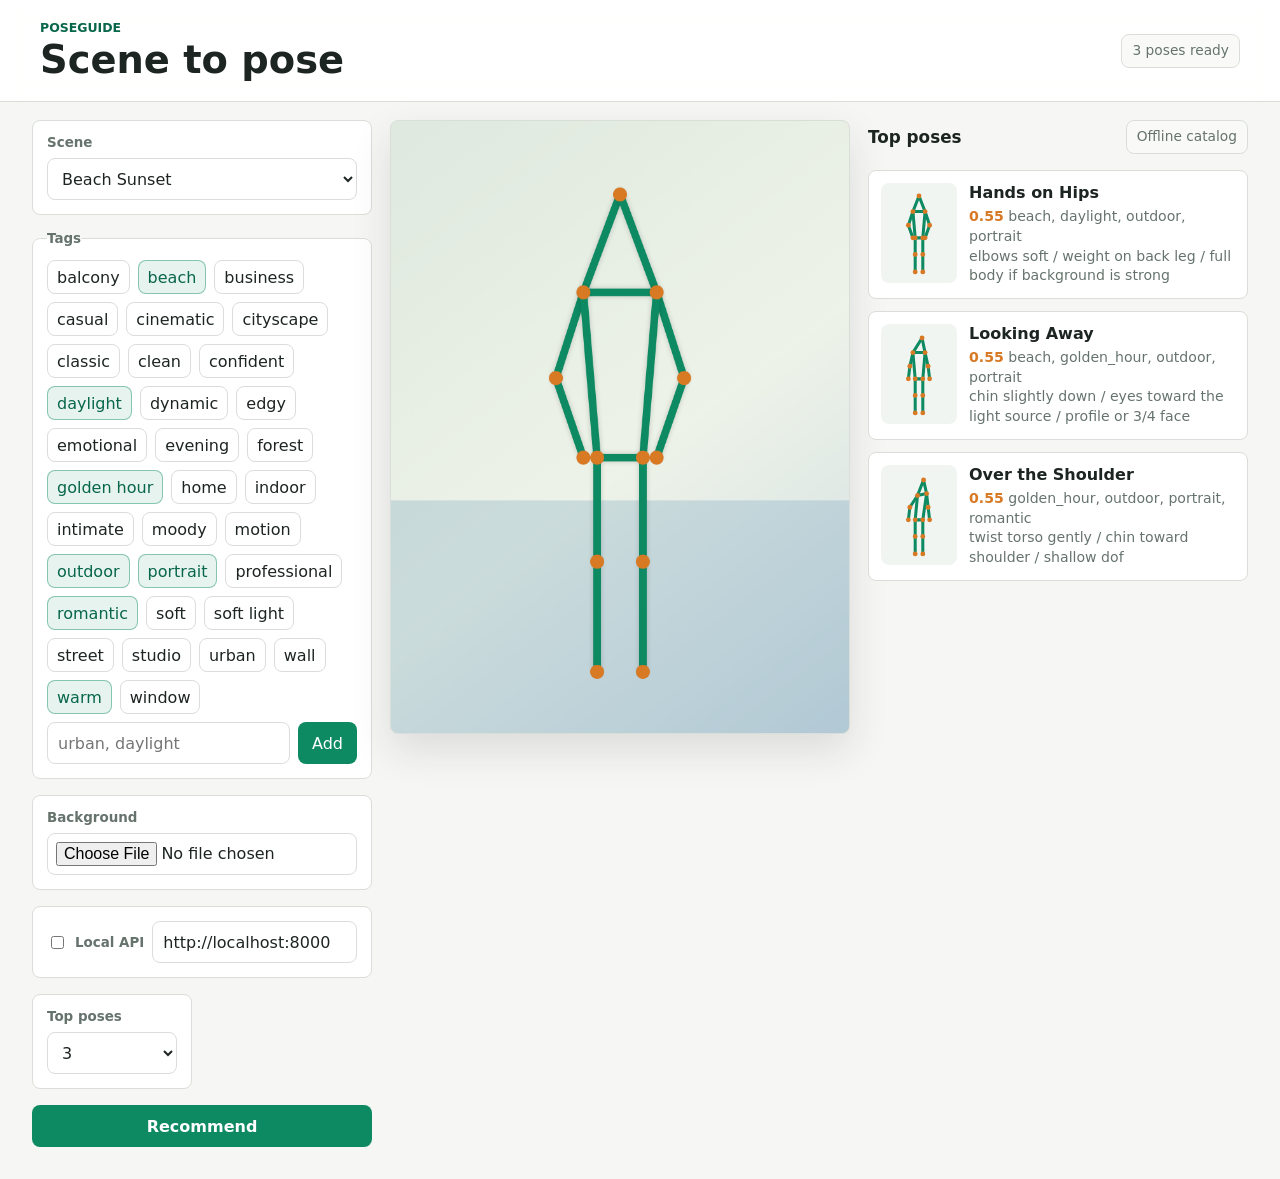
==== web/index.html @ 24da9cba "Add mobile web demo Co-Authored-By: Paperclip <noreply@paperclip.ing>" ====
<!doctype html>
<html lang="en">
  <head>
    <meta charset="utf-8">
    <meta name="viewport" content="width=device-width, initial-scale=1">
    <title>PoseGuide Web Demo</title>
    <link rel="stylesheet" href="styles.css">
    <script src="app.js" defer></script>
  </head>
  <body>
    <header class="topbar">
      <div>
        <p class="eyebrow">PoseGuide</p>
        <h1>Scene to pose</h1>
      </div>
      <output id="runStatus" class="status-pill">Loading catalog</output>
    </header>

    <main class="workspace">
      <section class="controls" aria-label="Scene controls">
        <label class="field">
          <span>Scene</span>
          <select id="scenePreset"></select>
        </label>

        <fieldset class="tag-field">
          <legend>Tags</legend>
          <div id="tagChips" class="chip-grid" aria-live="polite"></div>
          <div class="inline-control">
            <input id="customTags" type="text" inputmode="text" autocomplete="off" placeholder="urban, daylight">
            <button id="addTags" type="button">Add</button>
          </div>
        </fieldset>

        <label class="field">
          <span>Background</span>
          <input id="backgroundFile" type="file" accept="image/*">
        </label>

        <div class="api-row">
          <label class="switch">
            <input id="useApi" type="checkbox">
            <span>Local API</span>
          </label>
          <input id="apiUrl" type="url" value="http://localhost:8000" aria-label="Local API URL">
        </div>

        <label class="field compact">
          <span>Top poses</span>
          <select id="topK">
            <option value="3" selected>3</option>
            <option value="5">5</option>
            <option value="8">8</option>
          </select>
        </label>

        <button id="recommend" class="primary" type="button">Recommend</button>
      </section>

      <section class="preview" aria-label="Pose preview">
        <canvas id="poseCanvas" width="720" height="960"></canvas>
      </section>

      <section class="results" aria-label="Recommended poses">
        <div class="section-heading">
          <h2>Top poses</h2>
          <output id="sourceLabel">Offline catalog</output>
        </div>
        <ol id="resultsList" class="result-list"></ol>
      </section>
    </main>
  </body>
</html>
---- web/styles.css ----
:root {
  color-scheme: light;
  --page: #f6f7f4;
  --panel: #ffffff;
  --ink: #1d2522;
  --muted: #66736d;
  --line: #d9ded8;
  --accent: #0e8a63;
  --accent-strong: #08664a;
  --warm: #d87924;
  --sky: #2f6fa3;
  --shadow: 0 16px 40px rgba(29, 37, 34, 0.12);
}

* {
  box-sizing: border-box;
}

body {
  margin: 0;
  min-height: 100vh;
  background: var(--page);
  color: var(--ink);
  font-family: Inter, ui-sans-serif, system-ui, -apple-system, BlinkMacSystemFont, "Segoe UI", sans-serif;
}

button,
input,
select {
  font: inherit;
}

.topbar {
  display: flex;
  align-items: center;
  justify-content: space-between;
  gap: 16px;
  padding: 20px clamp(16px, 4vw, 40px);
  border-bottom: 1px solid var(--line);
  background: rgba(255, 255, 255, 0.9);
  position: sticky;
  top: 0;
  z-index: 10;
  backdrop-filter: blur(12px);
}

.eyebrow {
  margin: 0 0 4px;
  color: var(--accent-strong);
  font-size: 0.78rem;
  font-weight: 700;
  text-transform: uppercase;
}

h1,
h2 {
  margin: 0;
  line-height: 1.1;
  letter-spacing: 0;
}

h1 {
  font-size: clamp(1.6rem, 4vw, 2.4rem);
}

h2 {
  font-size: 1.05rem;
}

.status-pill,
.section-heading output {
  min-height: 34px;
  border: 1px solid var(--line);
  border-radius: 8px;
  padding: 7px 10px;
  color: var(--muted);
  background: #f9faf7;
  font-size: 0.86rem;
}

.workspace {
  display: grid;
  grid-template-columns: minmax(260px, 340px) minmax(320px, 1fr) minmax(280px, 380px);
  gap: 18px;
  padding: 18px clamp(12px, 3vw, 32px) 32px;
}

.controls,
.results {
  display: flex;
  flex-direction: column;
  gap: 16px;
  min-width: 0;
}

.preview {
  min-width: 0;
}

.field,
.tag-field,
.api-row {
  display: flex;
  flex-direction: column;
  gap: 8px;
  padding: 14px;
  border: 1px solid var(--line);
  border-radius: 8px;
  background: var(--panel);
}

.field span,
.tag-field legend,
.switch span {
  color: var(--muted);
  font-size: 0.84rem;
  font-weight: 700;
}

.tag-field {
  margin: 0;
}

.tag-field legend {
  padding: 0;
}

select,
input[type="text"],
input[type="url"],
input[type="file"] {
  width: 100%;
  min-height: 42px;
  border: 1px solid var(--line);
  border-radius: 8px;
  padding: 9px 10px;
  color: var(--ink);
  background: #ffffff;
}

input[type="file"] {
  padding: 8px;
}

.chip-grid {
  display: flex;
  flex-wrap: wrap;
  gap: 8px;
}

.chip {
  min-height: 34px;
  border: 1px solid var(--line);
  border-radius: 8px;
  padding: 6px 9px;
  background: #ffffff;
  color: var(--ink);
  cursor: pointer;
}

.chip.active {
  border-color: rgba(14, 138, 99, 0.45);
  background: rgba(14, 138, 99, 0.1);
  color: var(--accent-strong);
}

.inline-control {
  display: grid;
  grid-template-columns: 1fr auto;
  gap: 8px;
}

.inline-control button,
.primary {
  min-height: 42px;
  border: 0;
  border-radius: 8px;
  padding: 10px 14px;
  color: #ffffff;
  background: var(--accent);
  cursor: pointer;
}

.inline-control button:hover,
.primary:hover {
  background: var(--accent-strong);
}

.api-row {
  display: grid;
  grid-template-columns: auto 1fr;
  align-items: center;
}

.switch {
  display: inline-flex;
  align-items: center;
  gap: 8px;
}

.compact {
  max-width: 160px;
}

.primary {
  width: 100%;
  font-weight: 700;
}

#poseCanvas {
  display: block;
  width: 100%;
  min-height: 520px;
  max-height: calc(100vh - 132px);
  aspect-ratio: 3 / 4;
  border: 1px solid var(--line);
  border-radius: 8px;
  background: #dbe6e0;
  box-shadow: var(--shadow);
}

.section-heading {
  display: flex;
  align-items: center;
  justify-content: space-between;
  gap: 12px;
}

.result-list {
  display: flex;
  flex-direction: column;
  gap: 12px;
  margin: 0;
  padding: 0;
  list-style: none;
}

.result {
  display: grid;
  grid-template-columns: 76px 1fr;
  gap: 12px;
  padding: 12px;
  border: 1px solid var(--line);
  border-radius: 8px;
  background: var(--panel);
}

.result svg {
  width: 76px;
  height: 100px;
  border-radius: 8px;
  background: #f1f5f1;
}

.result h3 {
  margin: 0 0 5px;
  font-size: 1rem;
  letter-spacing: 0;
}

.meta,
.tips {
  margin: 0;
  color: var(--muted);
  font-size: 0.88rem;
  line-height: 1.4;
}

.score {
  color: var(--warm);
  font-weight: 700;
}

@media (max-width: 980px) {
  .workspace {
    grid-template-columns: minmax(0, 1fr);
  }

  #poseCanvas {
    max-height: none;
  }
}

@media (max-width: 560px) {
  .topbar {
    align-items: flex-start;
    flex-direction: column;
  }

  .api-row,
  .inline-control,
  .result {
    grid-template-columns: 1fr;
  }

  .compact {
    max-width: none;
  }
}
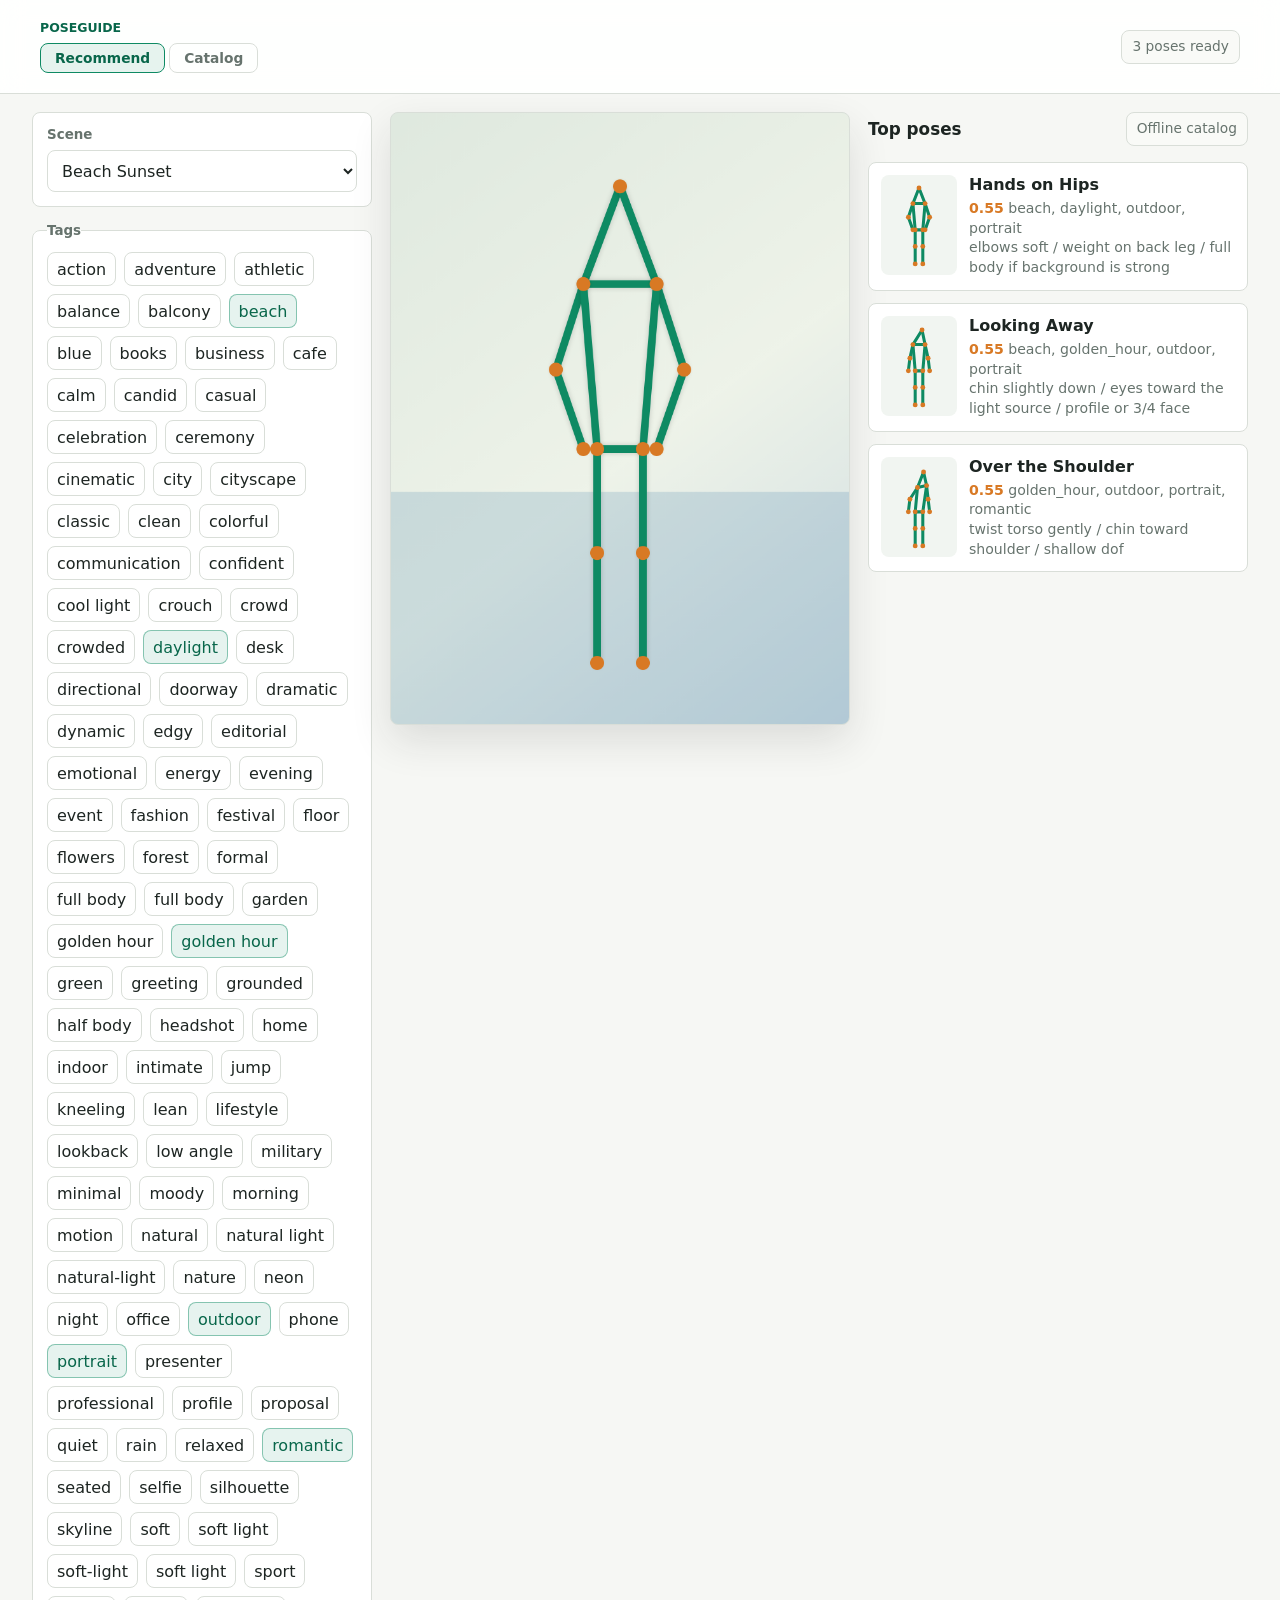
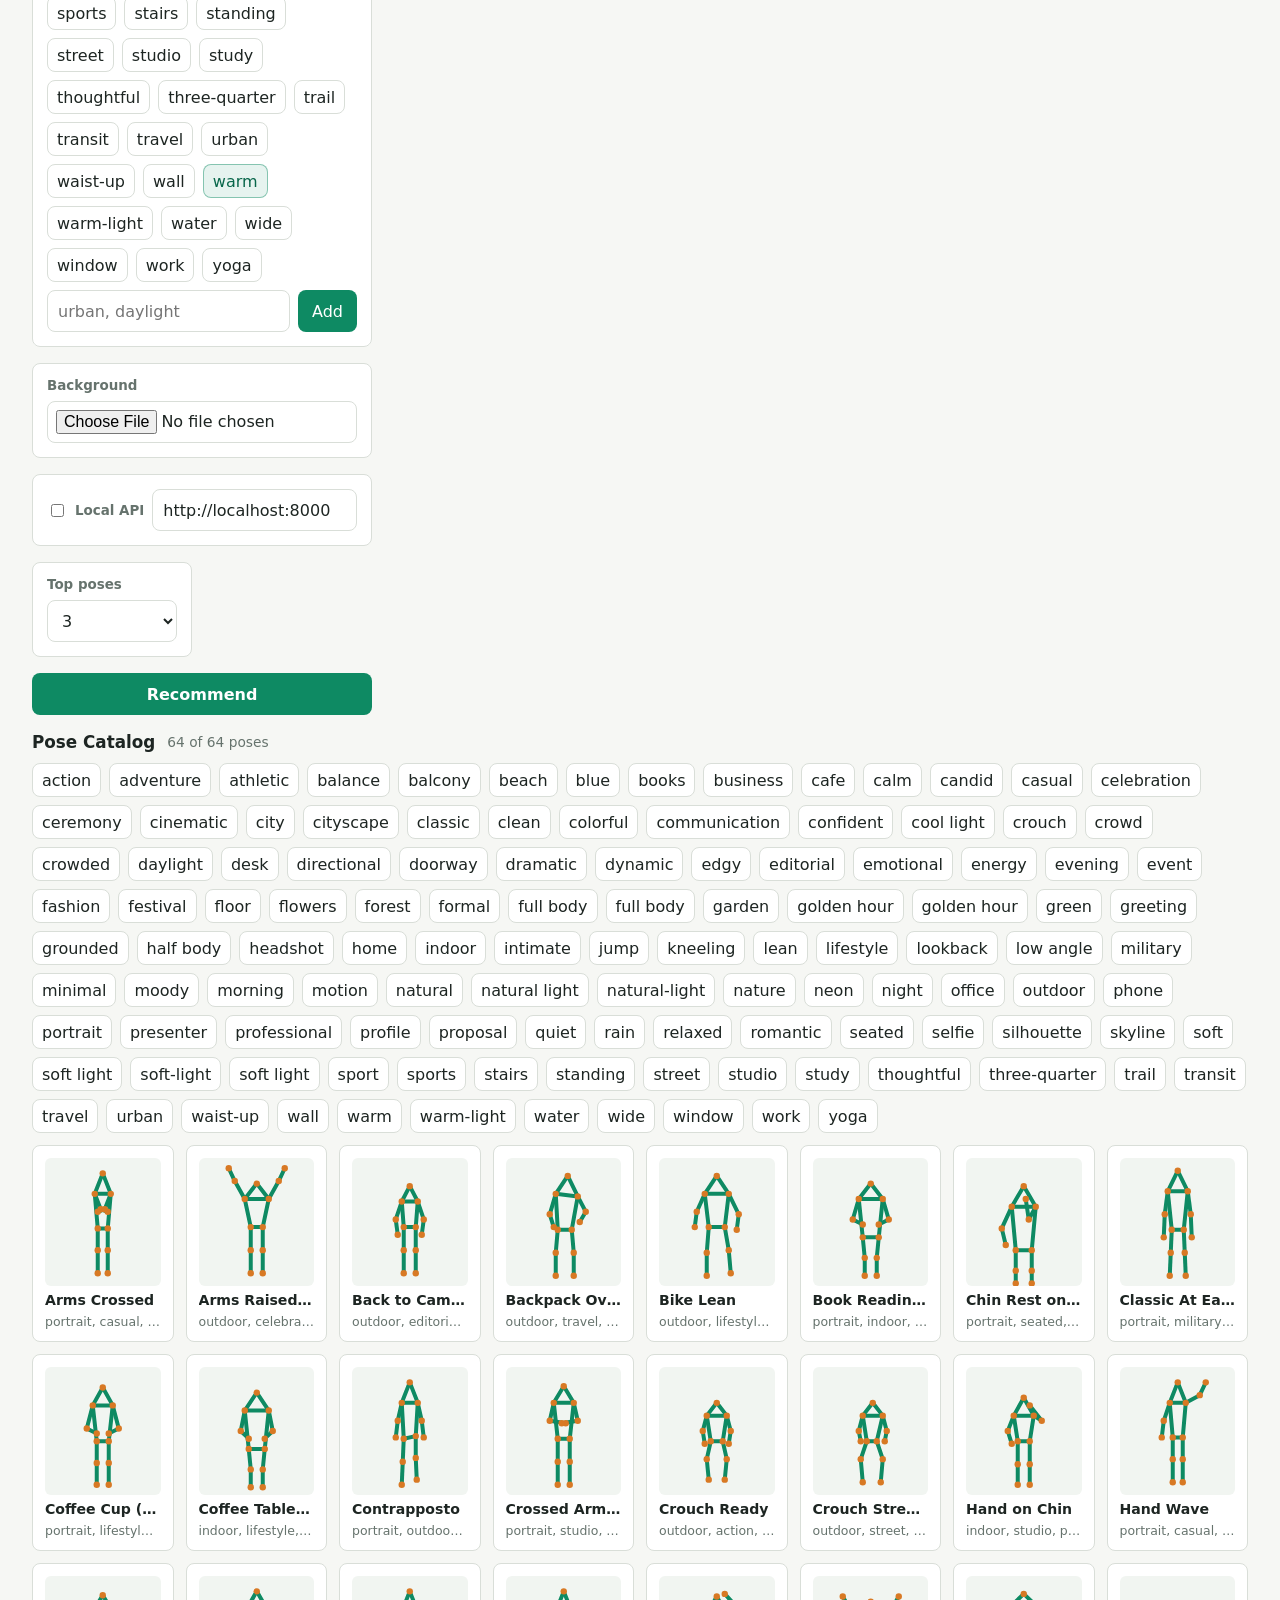
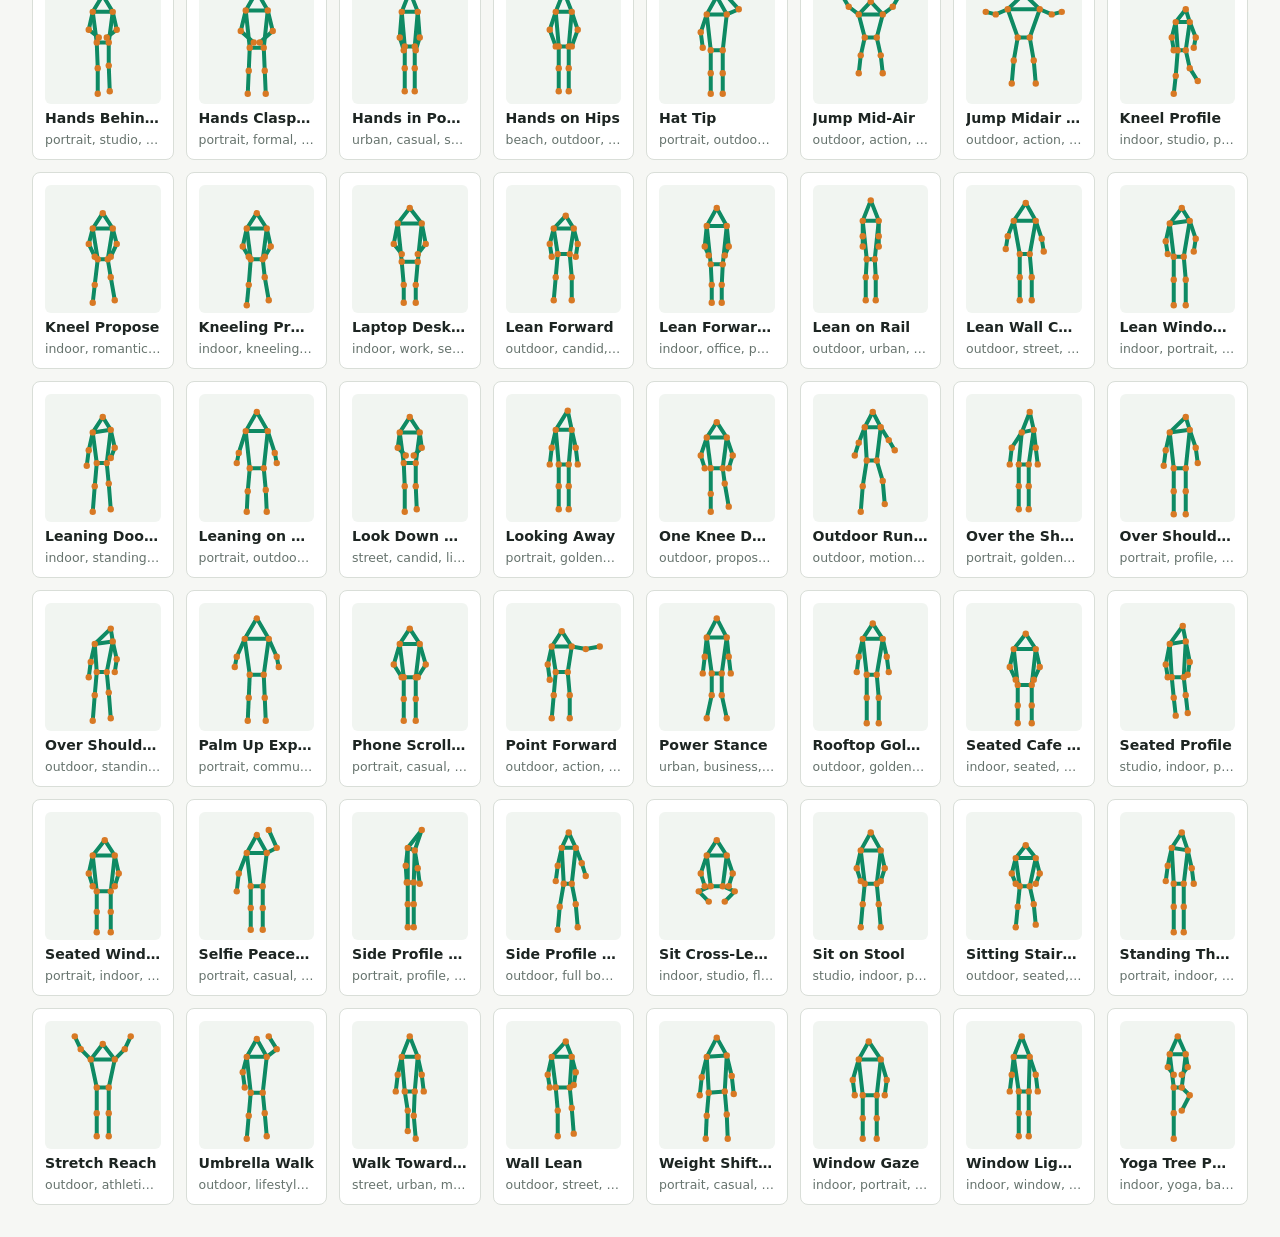
==== commit ab6e7b82: "feat: add catalog view with tag filter chips (#56)" ====
--- a/web/index.html
+++ b/web/index.html
@@ -11,62 +11,76 @@
     <header class="topbar">
       <div>
         <p class="eyebrow">PoseGuide</p>
-        <h1>Scene to pose</h1>
+        <nav class="tabs" aria-label="View">
+          <button id="tabRecommend" class="tab active" type="button">Recommend</button>
+          <button id="tabCatalog" class="tab" type="button">Catalog</button>
+        </nav>
       </div>
       <output id="runStatus" class="status-pill">Loading catalog</output>
     </header>
 
     <main class="workspace">
-      <section class="controls" aria-label="Scene controls">
-        <label class="field">
-          <span>Scene</span>
-          <select id="scenePreset"></select>
-        </label>
+      <section id="viewRecommend" class="view" aria-label="Scene controls">
+        <section class="controls">
+          <label class="field">
+            <span>Scene</span>
+            <select id="scenePreset"></select>
+          </label>
 
-        <fieldset class="tag-field">
-          <legend>Tags</legend>
-          <div id="tagChips" class="chip-grid" aria-live="polite"></div>
-          <div class="inline-control">
-            <input id="customTags" type="text" inputmode="text" autocomplete="off" placeholder="urban, daylight">
-            <button id="addTags" type="button">Add</button>
+          <fieldset class="tag-field">
+            <legend>Tags</legend>
+            <div id="tagChips" class="chip-grid" aria-live="polite"></div>
+            <div class="inline-control">
+              <input id="customTags" type="text" inputmode="text" autocomplete="off" placeholder="urban, daylight">
+              <button id="addTags" type="button">Add</button>
+            </div>
+          </fieldset>
+
+          <label class="field">
+            <span>Background</span>
+            <input id="backgroundFile" type="file" accept="image/*">
+          </label>
+
+          <div class="api-row">
+            <label class="switch">
+              <input id="useApi" type="checkbox">
+              <span>Local API</span>
+            </label>
+            <input id="apiUrl" type="url" value="http://localhost:8000" aria-label="Local API URL">
           </div>
-        </fieldset>
 
-        <label class="field">
-          <span>Background</span>
-          <input id="backgroundFile" type="file" accept="image/*">
-        </label>
+          <label class="field compact">
+            <span>Top poses</span>
+            <select id="topK">
+              <option value="3" selected>3</option>
+              <option value="5">5</option>
+              <option value="8">8</option>
+            </select>
+          </label>
 
-        <div class="api-row">
-          <label class="switch">
-            <input id="useApi" type="checkbox">
-            <span>Local API</span>
-          </label>
-          <input id="apiUrl" type="url" value="http://localhost:8000" aria-label="Local API URL">
-        </div>
+          <button id="recommend" class="primary" type="button">Recommend</button>
+        </section>
 
-        <label class="field compact">
-          <span>Top poses</span>
-          <select id="topK">
-            <option value="3" selected>3</option>
-            <option value="5">5</option>
-            <option value="8">8</option>
-          </select>
-        </label>
+        <section class="preview" aria-label="Pose preview">
+          <canvas id="poseCanvas" width="720" height="960"></canvas>
+        </section>
 
-        <button id="recommend" class="primary" type="button">Recommend</button>
+        <section class="results" aria-label="Recommended poses">
+          <div class="section-heading">
+            <h2>Top poses</h2>
+            <output id="sourceLabel">Offline catalog</output>
+          </div>
+          <ol id="resultsList" class="result-list"></ol>
+        </section>
       </section>
 
-      <section class="preview" aria-label="Pose preview">
-        <canvas id="poseCanvas" width="720" height="960"></canvas>
-      </section>
-
-      <section class="results" aria-label="Recommended poses">
-        <div class="section-heading">
-          <h2>Top poses</h2>
-          <output id="sourceLabel">Offline catalog</output>
+      <section id="viewCatalog" class="view hidden" aria-label="Pose catalog">
+        <div class="catalog-header">
+          <h2>Pose Catalog</h2>
+          <span id="catalogCount" class="count-label"></span>
         </div>
-        <ol id="resultsList" class="result-list"></ol>
+        <div id="catalogTagChips" class="chip-grid" aria-live="polite"></div>
+        <div id="catalogGrid" class="catalog-grid"></div>
       </section>
     </main>
   </body>
--- a/web/styles.css
+++ b/web/styles.css
@@ -297,3 +297,102 @@
     max-width: none;
   }
 }
+
+/* ─── Tabs ─── */
+.tabs {
+  display: flex;
+  gap: 4px;
+  margin-top: 8px;
+}
+
+.tab {
+  border: 1px solid var(--line);
+  border-radius: 8px;
+  padding: 6px 14px;
+  background: transparent;
+  color: var(--muted);
+  cursor: pointer;
+  font-size: 0.86rem;
+  font-weight: 600;
+}
+
+.tab.active {
+  border-color: var(--accent);
+  background: rgba(14, 138, 99, 0.1);
+  color: var(--accent-strong);
+}
+
+/* ─── View toggle ─── */
+.view.hidden {
+  display: none;
+}
+
+.view {
+  display: contents;
+}
+
+/* ─── Catalog view ─── */
+#viewCatalog {
+  display: block;
+  grid-column: 1 / -1;
+}
+
+.catalog-header {
+  display: flex;
+  align-items: center;
+  gap: 12px;
+  margin-bottom: 12px;
+}
+
+.count-label {
+  color: var(--muted);
+  font-size: 0.86rem;
+}
+
+.catalog-grid {
+  display: grid;
+  grid-template-columns: repeat(auto-fill, minmax(140px, 1fr));
+  gap: 12px;
+  margin-top: 12px;
+}
+
+.catalog-card {
+  display: flex;
+  flex-direction: column;
+  gap: 6px;
+  padding: 12px;
+  border: 1px solid var(--line);
+  border-radius: 8px;
+  background: var(--panel);
+  cursor: pointer;
+  transition: box-shadow 0.15s, border-color 0.15s;
+}
+
+.catalog-card:hover {
+  border-color: var(--accent);
+  box-shadow: var(--shadow);
+}
+
+.catalog-svg {
+  display: block;
+  width: 100%;
+  aspect-ratio: 100 / 128;
+  border-radius: 6px;
+  background: #f1f5f1;
+}
+
+.catalog-name {
+  font-weight: 600;
+  font-size: 0.88rem;
+  white-space: nowrap;
+  overflow: hidden;
+  text-overflow: ellipsis;
+}
+
+.catalog-tags {
+  color: var(--muted);
+  font-size: 0.78rem;
+  white-space: nowrap;
+  overflow: hidden;
+  text-overflow: ellipsis;
+}
